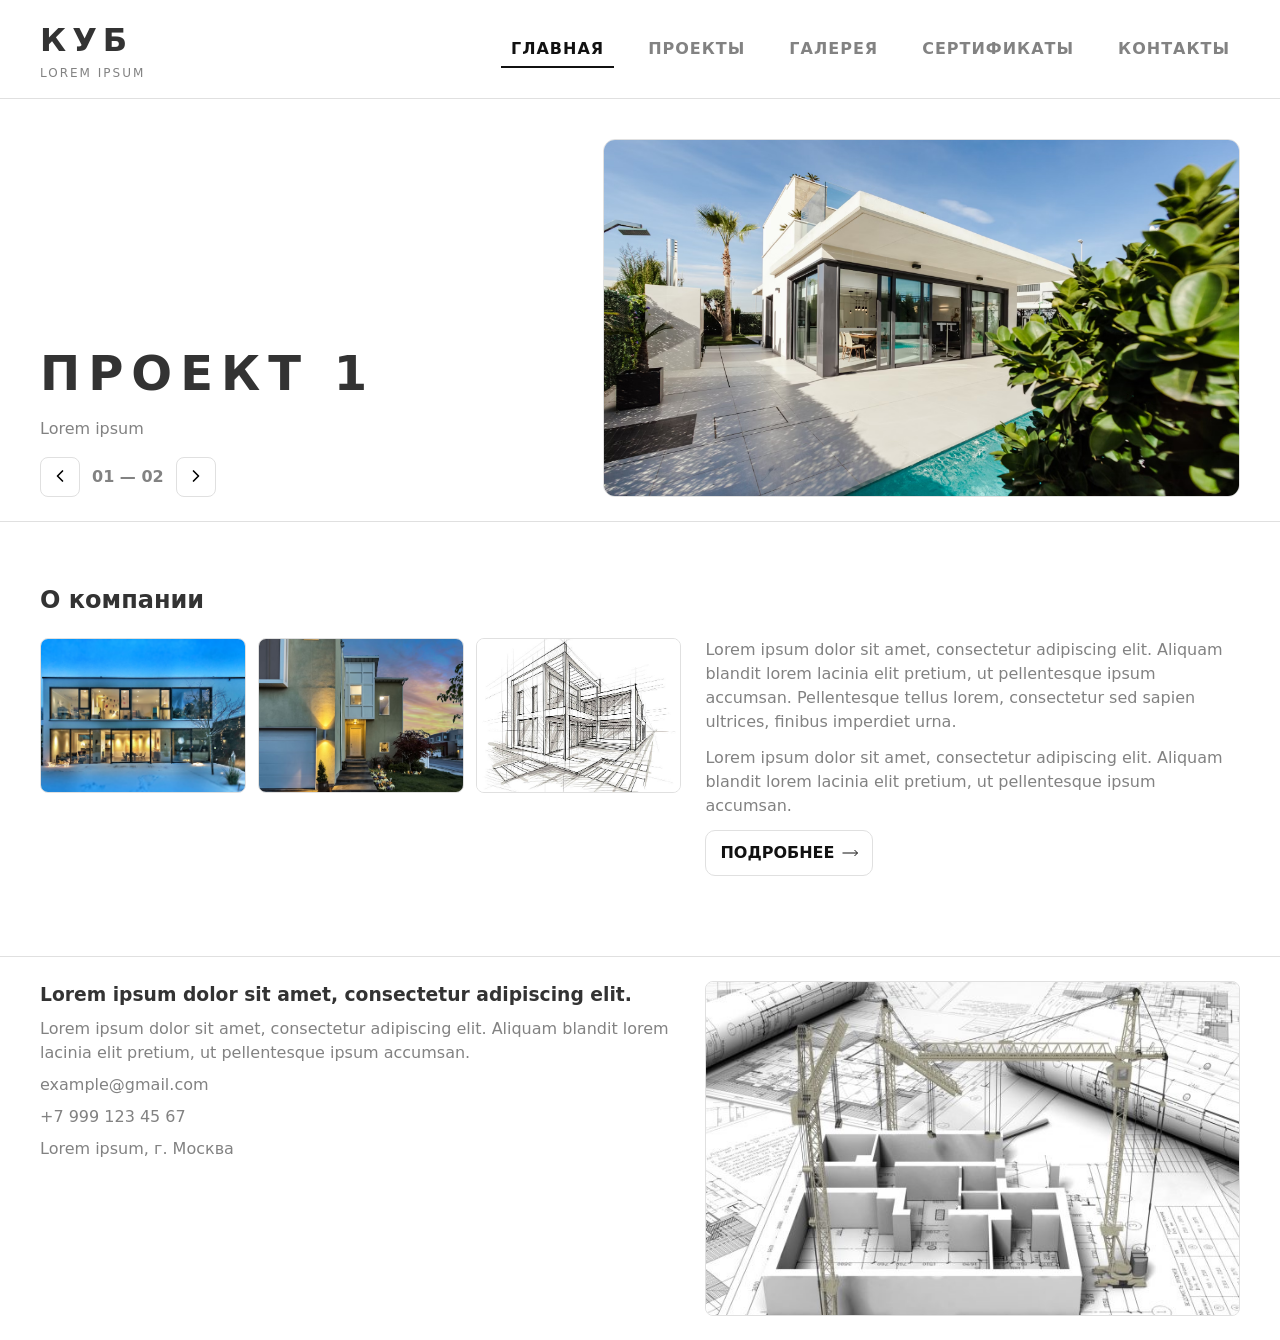
==== index.html @ a2ad378e "Add files via upload" ====
<!DOCTYPE html>
<html lang="ru">
<head>
    <meta charset="UTF-8">
    <meta name="viewport" content="width=device-width, initial-scale=1.0">
    <title>КУБ - Архитектурное агентство</title>
    <link rel="stylesheet" href="styles/main.css">
</head>
<body>
    <header class="header">
        <div class="container">
            <div class="header__content">
                <div class="logo">
                    <h1>КУБ</h1>
                    <p class="logo__subtitle">Lorem ipsum</p>
                </div>
                <nav class="navigation">
                    <ul class="nav-list">
                        <li><a href="index.html" class="nav-link nav-link--active">ГЛАВНАЯ</a></li>
                        <li><a href="projects.html" class="nav-link">ПРОЕКТЫ</a></li>
                        <li><a href="gallery.html" class="nav-link">ГАЛЕРЕЯ</a></li>
                        <li><a href="certificates.html" class="nav-link">СЕРТИФИКАТЫ</a></li>
                        <li><a href="contacts.html" class="nav-link">КОНТАКТЫ</a></li>
                    </ul>
                </nav>
            </div>
        </div>
    </header>

    <main>
        <!-- Главный баннер -->
        <section class="hero">
            <div class="container">
                <div class="hero__content">
                    <div class="hero__text">
                        <h2 class="hero__title" id="heroTitle">ПРОЕКТ</h2>
                        <p class="hero__subtitle">Lorem ipsum</p>
                        <div class="hero__nav">
                            <button id="heroPrev" class="hero__nav-btn hero__nav-btn--prev" aria-label="Предыдущий проект">
                                <svg width="20" height="20" viewBox="0 0 24 24" fill="none" aria-hidden="true"><path d="M15 6l-6 6 6 6" stroke="currentColor" stroke-width="2" stroke-linecap="round" stroke-linejoin="round"/></svg>
                            </button>
                            <div class="hero__counter">
                                <span id="heroCurrent" class="hero__current">01</span>
                                <span class="hero__divider">—</span>
                                <span id="heroTotal" class="hero__total">02</span>
                            </div>
                            <button id="heroNext" class="hero__nav-btn hero__nav-btn--next" aria-label="Следующий проект">
                                <svg width="20" height="20" viewBox="0 0 24 24" fill="none" aria-hidden="true"><path d="M9 18l6-6-6-6" stroke="currentColor" stroke-width="2" stroke-linecap="round" stroke-linejoin="round"/></svg>
                            </button>
                        </div>
                    </div>
                    <div class="hero__image">
                        <img id="heroImage" src="assets/images/hero.jpg" alt="Проект — современная архитектура" />
                    </div>
                </div>
            </div>
        </section>

        <!-- О нас -->
        <section class="about">
            <div class="container">
                <h2 class="about__title">О компании</h2>
                <div class="about__content">
                    <div class="about__images">
<img src="assets/images/about1.jpg" alt="Интерьер — архитектура" />
<img src="assets/images/about2.jpg" alt="Фасад здания" />
<img src="assets/images/about3.jpg" alt="Строительство и дизайн" />
                    </div>
                    <div class="about__text">
                        <p>Lorem ipsum dolor sit amet, consectetur adipiscing elit. Aliquam blandit lorem lacinia elit pretium, ut pellentesque ipsum accumsan. Pellentesque tellus lorem, consectetur sed sapien ultrices, finibus imperdiet urna.</p>
                        <p>Lorem ipsum dolor sit amet, consectetur adipiscing elit. Aliquam blandit lorem lacinia elit pretium, ut pellentesque ipsum accumsan.</p>
                        <a href="projects.html" class="btn btn--outline">
                            <span>ПОДРОБНЕЕ</span>
                            <svg width="16" height="8" viewBox="0 0 16 8" fill="none">
                                <path d="M0.5 4H15.5M15.5 4L12.5 1M15.5 4L12.5 7" stroke="currentColor"/>
                            </svg>
                        </a>
                    </div>
                </div>
            </div>
        </section>
    </main>

    <footer class="footer">
        <div class="container">
            <div class="footer__content">
                <div class="footer__contact">
                    <h3>Lorem ipsum dolor sit amet, consectetur adipiscing elit.</h3>
                    <p>Lorem ipsum dolor sit amet, consectetur adipiscing elit. Aliquam blandit lorem lacinia elit pretium, ut pellentesque ipsum accumsan.</p>
                    <div class="contact-info">
                        <p>example@gmail.com</p>
                        <p>+7 999 123 45 67</p>
                        <p>Lorem ipsum, г. Москва</p>
                    </div>
                </div>
                <div class="footer__images">
<img src="assets/images/footer.jpg" alt="Городская архитектура ночью" />
                </div>
            </div>
        </div>
    </footer>

    <script>
      (function(){
        const slides = [
          { src: 'assets/images/hero.jpg', title: 'ПРОЕКТ 1' },
          { src: 'assets/images/hero1.jpg', title: 'ПРОЕКТ 2' }
        ];
        const img = document.getElementById('heroImage');
        const title = document.getElementById('heroTitle');
        const cur = document.getElementById('heroCurrent');
        const tot = document.getElementById('heroTotal');
        const prev = document.getElementById('heroPrev');
        const next = document.getElementById('heroNext');
        if (!img || !title || !cur || !tot || !prev || !next) return;
        let idx = 0;
        const pad2 = n => String(n).padStart(2,'0');
        tot.textContent = pad2(slides.length); // всего слайдов
        function render(){
          const s = slides[idx];
          img.src = s.src;
          title.textContent = s.title;
          cur.textContent = pad2(idx + 1);
        }
        prev.addEventListener('click', ()=>{ idx = (idx - 1 + slides.length) % slides.length; render(); });
        next.addEventListener('click', ()=>{ idx = (idx + 1) % slides.length; render(); });
        render();
      })();
    </script>
</body>
</html>
---- styles/main.css ----
/* Base */
:root {
  --bg: #ffffff;
  --text: #333333;
  --muted: #828282;
  --border: #e0e0e0;
  --brand: #111111;
  --accent: #333333;
}
* { box-sizing: border-box; }
html, body { margin: 0; padding: 0; background: var(--bg); color: var(--text); font: 16px/1.5 Inter, system-ui, -apple-system, Segoe UI, Roboto, Arial, sans-serif; }
img { max-width: 100%; height: auto; display: block; }
a { color: inherit; text-decoration: none; }
.container { width: min(1200px, 100% - 48px); margin: 0 auto; }

/* Header */
.header { position: sticky; top: 0; z-index: 10; background: rgba(255,255,255,0.9); backdrop-filter: saturate(150%) blur(8px); border-bottom: 1px solid var(--border); }
.header__content { display: flex; align-items: center; justify-content: space-between; padding: 16px 0; gap: 16px; }
.logo h1 { margin: 0; letter-spacing: 6px; font-weight: 700; }
.logo__subtitle { margin: 0; color: var(--muted); font-size: 12px; letter-spacing: 2px; text-transform: uppercase; }
.nav-list { display: flex; gap: 24px; list-style: none; padding: 0; margin: 0; }
.nav-link { padding: 8px 10px; color: var(--muted); font-weight: 600; letter-spacing: 1px; }
.nav-link--active, .nav-link:hover { color: var(--brand); border-bottom: 2px solid var(--brand); }

/* Hero */
.hero { padding: 40px 0 24px; }
.hero__content { display: grid; grid-template-columns: 1fr 1.2fr; gap: 32px; align-items: end; }
.hero__title { font-size: clamp(28px, 5vw, 48px); margin: 0 0 8px; letter-spacing: 8px; }
.hero__subtitle { margin: 0 0 16px; color: var(--muted); }
.hero__image { border: 1px solid var(--border); background: #f5f5f5; aspect-ratio: 16/9; border-radius: 12px; overflow: hidden; }
.hero__image img { width: 100%; height: 100%; object-fit: cover; display: block; }
.hero__cta { display: inline-flex; gap: 10px; align-items: center; margin-top: 16px; padding: 10px 14px; border: 1px solid var(--border); border-radius: 8px; color: var(--accent); }
.hero__cta:hover { background: #fafafa; }
.hero__nav { display: flex; align-items: center; gap: 12px; }
.hero__nav-btn { width: 40px; height: 40px; border-radius: 8px; border: 1px solid var(--border); background: #fff; }
.hero__nav-btn:hover { background: #fafafa; }
.hero__counter { color: var(--muted); font-weight: 600; }

/* Sections */
.page-header { padding: 40px 0 16px; border-bottom: 1px solid var(--border); margin-bottom: 16px; }
.page-title { margin: 0 0 8px; font-size: clamp(22px, 4vw, 36px); letter-spacing: 2px; }
.page-subtitle { margin: 0; color: var(--muted); }

.about { padding: 40px 0; border-top: 1px solid var(--border); }
.about__content { display: grid; grid-template-columns: 1.2fr 1fr; gap: 24px; align-items: start; }
.about__images { display: grid; grid-template-columns: repeat(3, 1fr); gap: 12px; }
.about__images img { width: 100%; aspect-ratio: 4/3; object-fit: cover; border: 1px solid var(--border); border-radius: 8px; }
.about__text p { margin: 0 0 12px; color: var(--muted); }

.grid { padding: 24px 0 40px; }
.cards { display: grid; grid-template-columns: repeat(3, 1fr); gap: 16px; }
.cards--grid-4 { grid-template-columns: repeat(4, 1fr); }
.card { display: flex; flex-direction: column; border: 1px solid var(--border); border-radius: 12px; overflow: hidden; background: #fff; }
.card img { width: 100%; aspect-ratio: 4/3; object-fit: cover; display: block; }
.card__body { padding: 12px 14px; }
.card h3 { margin: 0 0 6px; font-size: 18px; }
.card p { margin: 0; color: var(--muted); font-size: 14px; }
.card--doc img { aspect-ratio: 3/2; object-fit: cover; }

.masonry { columns: 3 280px; column-gap: 16px; }
.masonry img { width: 100%; margin: 0 0 16px; border: 1px solid var(--border); border-radius: 8px; break-inside: avoid; }

/* Project */
.project { padding: 16px 0 24px; }
.project__media { border: 1px solid var(--border); border-radius: 12px; overflow: hidden; }
.project__media img { width: 100%; height: auto; display: block; object-fit: cover; }
.project__details { margin-top: 16px; }
.project__meta { display: grid; grid-template-columns: 1fr 1fr; gap: 8px 16px; padding: 0; list-style: none; }
.project__nav { border-top: 1px solid var(--border); }
.project__nav-inner { display: flex; justify-content: space-between; align-items: center; padding: 16px 0; }

/* Contacts */
.contacts__grid { display: grid; grid-template-columns: 1fr 1fr; gap: 24px; }
.form { display: grid; gap: 12px; }
.form input, .form textarea { width: 100%; padding: 10px 12px; border: 1px solid var(--border); border-radius: 8px; font: inherit; }
.form button { justify-self: start; }

/* Footer */
.footer { border-top: 1px solid var(--border); padding: 24px 0; margin-top: 40px; }
.footer__content { display: grid; grid-template-columns: 1.2fr 1fr; gap: 24px; }
.footer__contact h3 { margin: 0 0 8px; }
.footer__contact p { margin: 0 0 8px; color: var(--muted); }
.footer__images img { width: 100%; border: 1px solid var(--border); border-radius: 8px; object-fit: cover; display: block; }

/* Buttons */
.btn { display: inline-flex; align-items: center; gap: 8px; padding: 10px 14px; border-radius: 10px; border: 1px solid var(--brand); background: var(--brand); color: #fff; font-weight: 600; }
.btn--outline { background: #fff; color: var(--brand); border-color: var(--border); }
.btn--ghost { background: transparent; color: var(--brand); border-color: var(--border); }
.btn:hover { opacity: 0.9; }

/* Responsive */
@media (max-width: 960px) {
  .hero__content { grid-template-columns: 1fr; }
  .about__content { grid-template-columns: 1fr; }
  .cards { grid-template-columns: repeat(2, 1fr); }
  .cards--grid-4 { grid-template-columns: repeat(2, 1fr); }
  .contacts__grid { grid-template-columns: 1fr; }
  .footer__content { grid-template-columns: 1fr; }
}
@media (max-width: 560px) {
  .nav-list { gap: 12px; flex-wrap: wrap; }
  .cards { grid-template-columns: 1fr; }
  .masonry { columns: 1 280px; }
}
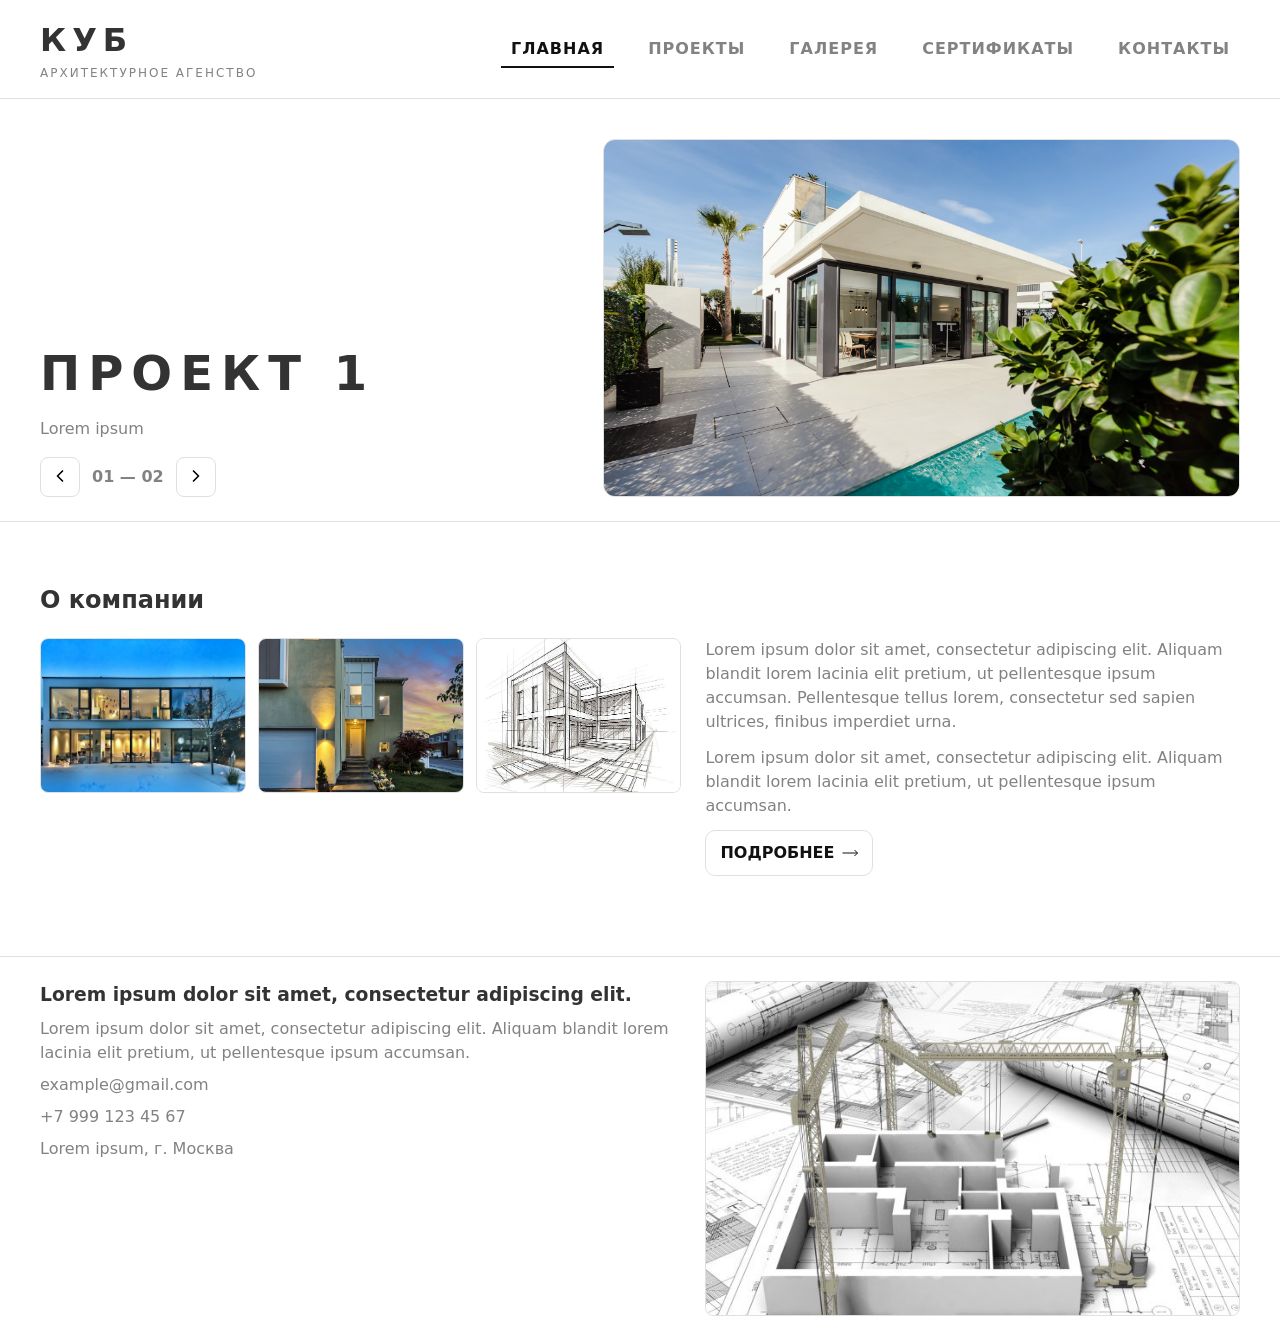
==== commit 9f3dd913: "Update index.html" ====
--- a/index.html
+++ b/index.html
@@ -12,7 +12,7 @@
             <div class="header__content">
                 <div class="logo">
                     <h1>КУБ</h1>
-                    <p class="logo__subtitle">Lorem ipsum</p>
+                    <p class="logo__subtitle">Архитектурное агенство</p>
                 </div>
                 <nav class="navigation">
                     <ul class="nav-list">
@@ -129,3 +129,4 @@
     </script>
 </body>
 </html>
+
--- a/styles/main.css
+++ b/styles/main.css
@@ -62,7 +62,7 @@
 
 /* Project */
 .project { padding: 16px 0 24px; }
-.project__media { border: 1px solid var(--border); border-radius: 12px; overflow: hidden; }
+.project__media { border: 1px solid var(--border); border-radius: 12px; overflow: hidden; max-width: 800px; margin: 0 auto;}
 .project__media img { width: 100%; height: auto; display: block; object-fit: cover; }
 .project__details { margin-top: 16px; }
 .project__meta { display: grid; grid-template-columns: 1fr 1fr; gap: 8px 16px; padding: 0; list-style: none; }
@@ -102,3 +102,4 @@
   .cards { grid-template-columns: 1fr; }
   .masonry { columns: 1 280px; }
 }
+
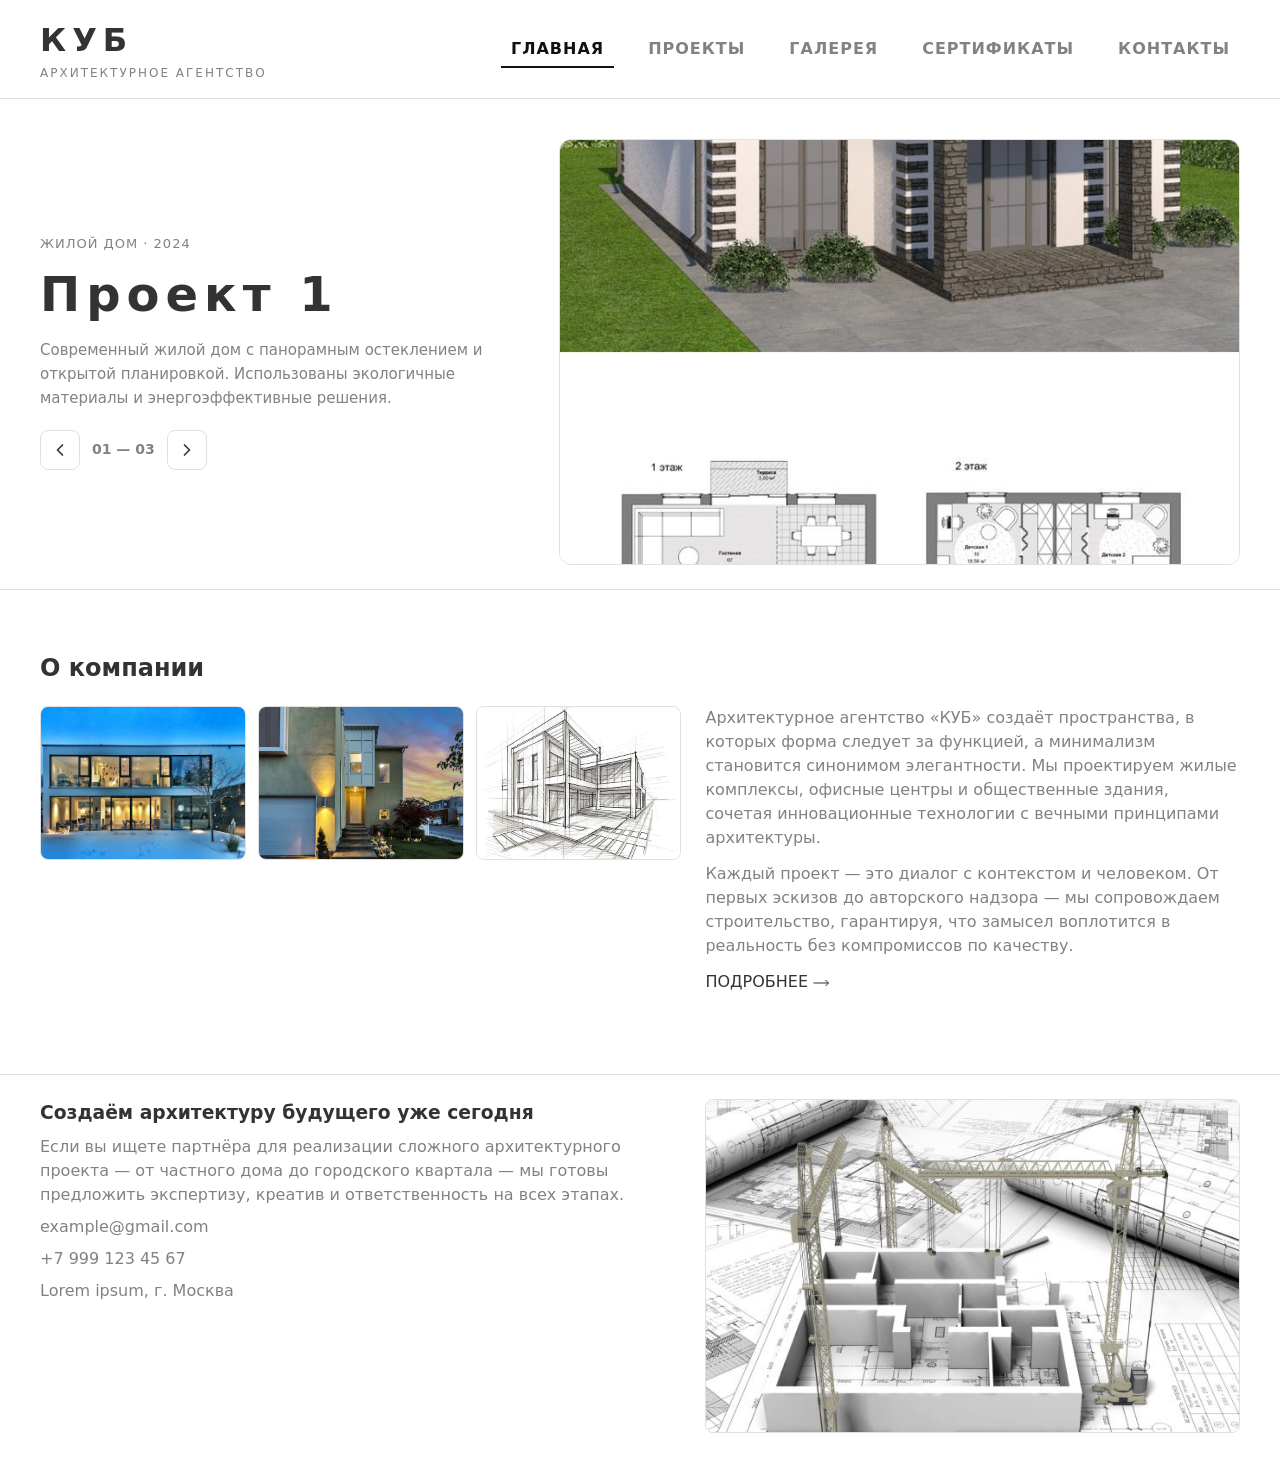
==== commit a80286a1: "Add files via upload" ====
--- a/index.html
+++ b/index.html
@@ -1,132 +1,157 @@
-<!DOCTYPE html>
-<html lang="ru">
-<head>
-    <meta charset="UTF-8">
-    <meta name="viewport" content="width=device-width, initial-scale=1.0">
-    <title>КУБ - Архитектурное агентство</title>
-    <link rel="stylesheet" href="styles/main.css">
-</head>
-<body>
-    <header class="header">
-        <div class="container">
-            <div class="header__content">
-                <div class="logo">
-                    <h1>КУБ</h1>
-                    <p class="logo__subtitle">Архитектурное агенство</p>
-                </div>
-                <nav class="navigation">
-                    <ul class="nav-list">
-                        <li><a href="index.html" class="nav-link nav-link--active">ГЛАВНАЯ</a></li>
-                        <li><a href="projects.html" class="nav-link">ПРОЕКТЫ</a></li>
-                        <li><a href="gallery.html" class="nav-link">ГАЛЕРЕЯ</a></li>
-                        <li><a href="certificates.html" class="nav-link">СЕРТИФИКАТЫ</a></li>
-                        <li><a href="contacts.html" class="nav-link">КОНТАКТЫ</a></li>
-                    </ul>
-                </nav>
-            </div>
-        </div>
-    </header>
-
-    <main>
-        <!-- Главный баннер -->
-        <section class="hero">
-            <div class="container">
-                <div class="hero__content">
-                    <div class="hero__text">
-                        <h2 class="hero__title" id="heroTitle">ПРОЕКТ</h2>
-                        <p class="hero__subtitle">Lorem ipsum</p>
-                        <div class="hero__nav">
-                            <button id="heroPrev" class="hero__nav-btn hero__nav-btn--prev" aria-label="Предыдущий проект">
-                                <svg width="20" height="20" viewBox="0 0 24 24" fill="none" aria-hidden="true"><path d="M15 6l-6 6 6 6" stroke="currentColor" stroke-width="2" stroke-linecap="round" stroke-linejoin="round"/></svg>
-                            </button>
-                            <div class="hero__counter">
-                                <span id="heroCurrent" class="hero__current">01</span>
-                                <span class="hero__divider">—</span>
-                                <span id="heroTotal" class="hero__total">02</span>
-                            </div>
-                            <button id="heroNext" class="hero__nav-btn hero__nav-btn--next" aria-label="Следующий проект">
-                                <svg width="20" height="20" viewBox="0 0 24 24" fill="none" aria-hidden="true"><path d="M9 18l6-6-6-6" stroke="currentColor" stroke-width="2" stroke-linecap="round" stroke-linejoin="round"/></svg>
-                            </button>
-                        </div>
-                    </div>
-                    <div class="hero__image">
-                        <img id="heroImage" src="assets/images/hero.jpg" alt="Проект — современная архитектура" />
-                    </div>
-                </div>
-            </div>
-        </section>
-
-        <!-- О нас -->
-        <section class="about">
-            <div class="container">
-                <h2 class="about__title">О компании</h2>
-                <div class="about__content">
-                    <div class="about__images">
-<img src="assets/images/about1.jpg" alt="Интерьер — архитектура" />
-<img src="assets/images/about2.jpg" alt="Фасад здания" />
-<img src="assets/images/about3.jpg" alt="Строительство и дизайн" />
-                    </div>
-                    <div class="about__text">
-                        <p>Lorem ipsum dolor sit amet, consectetur adipiscing elit. Aliquam blandit lorem lacinia elit pretium, ut pellentesque ipsum accumsan. Pellentesque tellus lorem, consectetur sed sapien ultrices, finibus imperdiet urna.</p>
-                        <p>Lorem ipsum dolor sit amet, consectetur adipiscing elit. Aliquam blandit lorem lacinia elit pretium, ut pellentesque ipsum accumsan.</p>
-                        <a href="projects.html" class="btn btn--outline">
-                            <span>ПОДРОБНЕЕ</span>
-                            <svg width="16" height="8" viewBox="0 0 16 8" fill="none">
-                                <path d="M0.5 4H15.5M15.5 4L12.5 1M15.5 4L12.5 7" stroke="currentColor"/>
-                            </svg>
-                        </a>
-                    </div>
-                </div>
-            </div>
-        </section>
-    </main>
-
-    <footer class="footer">
-        <div class="container">
-            <div class="footer__content">
-                <div class="footer__contact">
-                    <h3>Lorem ipsum dolor sit amet, consectetur adipiscing elit.</h3>
-                    <p>Lorem ipsum dolor sit amet, consectetur adipiscing elit. Aliquam blandit lorem lacinia elit pretium, ut pellentesque ipsum accumsan.</p>
-                    <div class="contact-info">
-                        <p>example@gmail.com</p>
-                        <p>+7 999 123 45 67</p>
-                        <p>Lorem ipsum, г. Москва</p>
-                    </div>
-                </div>
-                <div class="footer__images">
-<img src="assets/images/footer.jpg" alt="Городская архитектура ночью" />
-                </div>
-            </div>
-        </div>
-    </footer>
-
-    <script>
-      (function(){
-        const slides = [
-          { src: 'assets/images/hero.jpg', title: 'ПРОЕКТ 1' },
-          { src: 'assets/images/hero1.jpg', title: 'ПРОЕКТ 2' }
-        ];
-        const img = document.getElementById('heroImage');
-        const title = document.getElementById('heroTitle');
-        const cur = document.getElementById('heroCurrent');
-        const tot = document.getElementById('heroTotal');
-        const prev = document.getElementById('heroPrev');
-        const next = document.getElementById('heroNext');
-        if (!img || !title || !cur || !tot || !prev || !next) return;
-        let idx = 0;
-        const pad2 = n => String(n).padStart(2,'0');
-        tot.textContent = pad2(slides.length); // всего слайдов
-        function render(){
-          const s = slides[idx];
-          img.src = s.src;
-          title.textContent = s.title;
-          cur.textContent = pad2(idx + 1);
-        }
-        prev.addEventListener('click', ()=>{ idx = (idx - 1 + slides.length) % slides.length; render(); });
-        next.addEventListener('click', ()=>{ idx = (idx + 1) % slides.length; render(); });
-        render();
-      })();
-    </script>
-</body>
-</html>
-
+<!DOCTYPE html>
+<html lang="ru">
+<head>
+  <meta charset="UTF-8" />
+  <meta name="viewport" content="width=device-width, initial-scale=1.0" />
+  <title>КУБ - Архитектурное агентство</title>
+  <link rel="stylesheet" href="styles/main.css" />
+</head>
+<body>
+  <header class="header">
+    <div class="container">
+      <div class="header__content">
+        <div class="logo">
+          <h1>КУБ</h1>
+          <p class="logo__subtitle">Архитектурное агентство</p>
+        </div>
+        <nav class="navigation">
+          <ul class="nav-list">
+            <li><a href="index.html" class="nav-link nav-link--active">ГЛАВНАЯ</a></li>
+            <li><a href="projects.html" class="nav-link">ПРОЕКТЫ</a></li>
+            <li><a href="gallery.html" class="nav-link">ГАЛЕРЕЯ</a></li>
+            <li><a href="certificates.html" class="nav-link">СЕРТИФИКАТЫ</a></li>
+            <li><a href="contacts.html" class="nav-link">КОНТАКТЫ</a></li>
+          </ul>
+        </nav>
+      </div>
+    </div>
+  </header>
+
+  <main>
+    <!-- Единый слайдер проектов -->
+    <section class="hero-slider">
+      <div class="container">
+        <div class="hero-slider__content">
+          <div class="hero-slider__text">
+            <p class="hero-slider__label" id="sliderLabel">Жилой дом · 2024</p>
+            <h2 class="hero-slider__title" id="sliderTitle">Проект 1</h2>
+            <p class="hero-slider__desc" id="sliderDesc">Lorem ipsum dolor sit amet, consectetur adipiscing elit. Aliquam blandit lorem lacinia elit pretium.</p>
+            <div class="hero-slider__nav">
+              <button class="hero-slider__btn" id="sliderPrev" aria-label="Предыдущий проект">
+                <svg width="20" height="20" viewBox="0 0 24 24" fill="none"><path d="M15 6l-6 6 6 6" stroke="currentColor" stroke-width="2" stroke-linecap="round" stroke-linejoin="round"/></svg>
+              </button>
+              <span class="hero-slider__counter">
+                <span id="sliderCurrent">01</span> — <span id="sliderTotal">03</span>
+              </span>
+              <button class="hero-slider__btn" id="sliderNext" aria-label="Следующий проект">
+                <svg width="20" height="20" viewBox="0 0 24 24" fill="none"><path d="M9 18l6-6-6-6" stroke="currentColor" stroke-width="2" stroke-linecap="round" stroke-linejoin="round"/></svg>
+              </button>
+            </div>
+          </div>
+          <a class="hero-slider__image" id="sliderLink" href="project-1.html">
+            <img id="sliderImg" src="assets/images/project1.jpg" alt="Проект 1" />
+            <span class="hero-slider__hint">
+              <svg width="20" height="20" viewBox="0 0 24 24" fill="none"><path d="M7 17L17 7M17 7H7M17 7v10" stroke="currentColor" stroke-width="2" stroke-linecap="round" stroke-linejoin="round"/></svg>
+            </span>
+          </a>
+        </div>
+      </div>
+    </section>
+
+    <!-- О нас -->
+    <section class="about">
+      <div class="container">
+        <h2 class="about__title">О компании</h2>
+        <div class="about__content">
+          <div class="about__images">
+            <img src="assets/images/about1.jpg" alt="Интерьер — архитектура" />
+            <img src="assets/images/about2.jpg" alt="Фасад здания" />
+            <img src="assets/images/about3.jpg" alt="Строительство и дизайн" />
+          </div>
+          <div class="about__text">
+              <p>Архитектурное агентство «КУБ» создаёт пространства, в которых форма следует за функцией, а минимализм становится синонимом элегантности. Мы проектируем жилые комплексы, офисные центры и общественные здания, сочетая инновационные технологии с вечными принципами архитектуры.</p>
+              <p>Каждый проект — это диалог с контекстом и человеком. От первых эскизов до авторского надзора — мы сопровождаем строительство, гарантируя, что замысел воплотится в реальность без компромиссов по качеству.</p>
+              <span>ПОДРОБНЕЕ</span>
+              <svg width="16" height="8" viewBox="0 0 16 8" fill="none">
+                <path d="M0.5 4H15.5M15.5 4L12.5 1M15.5 4L12.5 7" stroke="currentColor"/>
+              </svg>
+            </a>
+          </div>
+        </div>
+      </div>
+    </section>
+  </main>
+
+  <footer class="footer">
+    <div class="container">
+      <div class="footer__content">
+        <div class="footer__contact">
+          <h3>Создаём архитектуру будущего уже сегодня</h3>
+          <p>Если вы ищете партнёра для реализации сложного архитектурного проекта — от частного дома до городского квартала — мы готовы предложить экспертизу, креатив и ответственность на всех этапах.</p>
+          <div class="contact-info">
+            <p>example@gmail.com</p>
+            <p>+7 999 123 45 67</p>
+            <p>Lorem ipsum, г. Москва</p>
+          </div>
+        </div>
+        <div class="footer__images">
+          <img src="assets/images/footer.jpg" alt="Городская архитектура ночью" />
+        </div>
+      </div>
+    </div>
+  </footer>
+
+  <script>
+    (function () {
+      var slides = [
+        { src: 'assets/images/project1.jpg', alt: 'Проект 1', label: 'Жилой дом · 2024',    title: 'Проект 1', desc: 'Современный жилой дом с панорамным остеклением и открытой планировкой. Использованы экологичные материалы и энергоэффективные решения.', link: 'project-1.html' },
+        { src: 'assets/images/project2.jpg', alt: 'Проект 2', label: 'Офисное здание · 2023', title: 'Проект 2', desc: 'Энергоэффективное офисное здание с вертикальным озеленением и модульными планировками для гибких команд.', link: 'project-2.html' },
+        { src: 'assets/images/project3.jpg', alt: 'Проект 3', label: 'Дом в разработке · 2022', title: 'Проект 3', desc: 'Индивидуальный жилой дом на стадии строительства. Проект включает энергоэффективную оболочку, удобную планировку и использование натуральных материалов.', link: 'project-3.html' }
+      ];
+
+      var img     = document.getElementById('sliderImg');
+      var link    = document.getElementById('sliderLink');
+      var label   = document.getElementById('sliderLabel');
+      var title   = document.getElementById('sliderTitle');
+      var desc    = document.getElementById('sliderDesc');
+      var cur     = document.getElementById('sliderCurrent');
+      var tot     = document.getElementById('sliderTotal');
+      var prevBtn = document.getElementById('sliderPrev');
+      var nextBtn = document.getElementById('sliderNext');
+
+      if (!img || !link || !label || !title || !desc || !cur || !tot || !prevBtn || !nextBtn) return;
+
+      var pad2 = function (n) { return String(n).padStart(2, '0'); };
+      var idx  = 0;
+      tot.textContent = pad2(slides.length);
+
+      function render() {
+        var s = slides[idx];
+        img.src  = s.src;
+        img.alt  = s.alt;
+        link.href = s.link;
+        label.textContent = s.label;
+        title.textContent = s.title;
+        desc.textContent  = s.desc;
+        cur.textContent   = pad2(idx + 1);
+      }
+
+      prevBtn.addEventListener('click', function (e) {
+        e.preventDefault();
+        e.stopPropagation();
+        idx = (idx - 1 + slides.length) % slides.length;
+        render();
+      });
+
+      nextBtn.addEventListener('click', function (e) {
+        e.preventDefault();
+        e.stopPropagation();
+        idx = (idx + 1) % slides.length;
+        render();
+      });
+
+      render();
+    })();
+  </script>
+</body>
+</html>
--- a/styles/main.css
+++ b/styles/main.css
@@ -1,105 +1,146 @@
-/* Base */
-:root {
-  --bg: #ffffff;
-  --text: #333333;
-  --muted: #828282;
-  --border: #e0e0e0;
-  --brand: #111111;
-  --accent: #333333;
-}
-* { box-sizing: border-box; }
-html, body { margin: 0; padding: 0; background: var(--bg); color: var(--text); font: 16px/1.5 Inter, system-ui, -apple-system, Segoe UI, Roboto, Arial, sans-serif; }
-img { max-width: 100%; height: auto; display: block; }
-a { color: inherit; text-decoration: none; }
-.container { width: min(1200px, 100% - 48px); margin: 0 auto; }
-
-/* Header */
-.header { position: sticky; top: 0; z-index: 10; background: rgba(255,255,255,0.9); backdrop-filter: saturate(150%) blur(8px); border-bottom: 1px solid var(--border); }
-.header__content { display: flex; align-items: center; justify-content: space-between; padding: 16px 0; gap: 16px; }
-.logo h1 { margin: 0; letter-spacing: 6px; font-weight: 700; }
-.logo__subtitle { margin: 0; color: var(--muted); font-size: 12px; letter-spacing: 2px; text-transform: uppercase; }
-.nav-list { display: flex; gap: 24px; list-style: none; padding: 0; margin: 0; }
-.nav-link { padding: 8px 10px; color: var(--muted); font-weight: 600; letter-spacing: 1px; }
-.nav-link--active, .nav-link:hover { color: var(--brand); border-bottom: 2px solid var(--brand); }
-
-/* Hero */
-.hero { padding: 40px 0 24px; }
-.hero__content { display: grid; grid-template-columns: 1fr 1.2fr; gap: 32px; align-items: end; }
-.hero__title { font-size: clamp(28px, 5vw, 48px); margin: 0 0 8px; letter-spacing: 8px; }
-.hero__subtitle { margin: 0 0 16px; color: var(--muted); }
-.hero__image { border: 1px solid var(--border); background: #f5f5f5; aspect-ratio: 16/9; border-radius: 12px; overflow: hidden; }
-.hero__image img { width: 100%; height: 100%; object-fit: cover; display: block; }
-.hero__cta { display: inline-flex; gap: 10px; align-items: center; margin-top: 16px; padding: 10px 14px; border: 1px solid var(--border); border-radius: 8px; color: var(--accent); }
-.hero__cta:hover { background: #fafafa; }
-.hero__nav { display: flex; align-items: center; gap: 12px; }
-.hero__nav-btn { width: 40px; height: 40px; border-radius: 8px; border: 1px solid var(--border); background: #fff; }
-.hero__nav-btn:hover { background: #fafafa; }
-.hero__counter { color: var(--muted); font-weight: 600; }
-
-/* Sections */
-.page-header { padding: 40px 0 16px; border-bottom: 1px solid var(--border); margin-bottom: 16px; }
-.page-title { margin: 0 0 8px; font-size: clamp(22px, 4vw, 36px); letter-spacing: 2px; }
-.page-subtitle { margin: 0; color: var(--muted); }
-
-.about { padding: 40px 0; border-top: 1px solid var(--border); }
-.about__content { display: grid; grid-template-columns: 1.2fr 1fr; gap: 24px; align-items: start; }
-.about__images { display: grid; grid-template-columns: repeat(3, 1fr); gap: 12px; }
-.about__images img { width: 100%; aspect-ratio: 4/3; object-fit: cover; border: 1px solid var(--border); border-radius: 8px; }
-.about__text p { margin: 0 0 12px; color: var(--muted); }
-
-.grid { padding: 24px 0 40px; }
-.cards { display: grid; grid-template-columns: repeat(3, 1fr); gap: 16px; }
-.cards--grid-4 { grid-template-columns: repeat(4, 1fr); }
-.card { display: flex; flex-direction: column; border: 1px solid var(--border); border-radius: 12px; overflow: hidden; background: #fff; }
-.card img { width: 100%; aspect-ratio: 4/3; object-fit: cover; display: block; }
-.card__body { padding: 12px 14px; }
-.card h3 { margin: 0 0 6px; font-size: 18px; }
-.card p { margin: 0; color: var(--muted); font-size: 14px; }
-.card--doc img { aspect-ratio: 3/2; object-fit: cover; }
-
-.masonry { columns: 3 280px; column-gap: 16px; }
-.masonry img { width: 100%; margin: 0 0 16px; border: 1px solid var(--border); border-radius: 8px; break-inside: avoid; }
-
-/* Project */
-.project { padding: 16px 0 24px; }
-.project__media { border: 1px solid var(--border); border-radius: 12px; overflow: hidden; max-width: 800px; margin: 0 auto;}
-.project__media img { width: 100%; height: auto; display: block; object-fit: cover; }
-.project__details { margin-top: 16px; }
-.project__meta { display: grid; grid-template-columns: 1fr 1fr; gap: 8px 16px; padding: 0; list-style: none; }
-.project__nav { border-top: 1px solid var(--border); }
-.project__nav-inner { display: flex; justify-content: space-between; align-items: center; padding: 16px 0; }
-
-/* Contacts */
-.contacts__grid { display: grid; grid-template-columns: 1fr 1fr; gap: 24px; }
-.form { display: grid; gap: 12px; }
-.form input, .form textarea { width: 100%; padding: 10px 12px; border: 1px solid var(--border); border-radius: 8px; font: inherit; }
-.form button { justify-self: start; }
-
-/* Footer */
-.footer { border-top: 1px solid var(--border); padding: 24px 0; margin-top: 40px; }
-.footer__content { display: grid; grid-template-columns: 1.2fr 1fr; gap: 24px; }
-.footer__contact h3 { margin: 0 0 8px; }
-.footer__contact p { margin: 0 0 8px; color: var(--muted); }
-.footer__images img { width: 100%; border: 1px solid var(--border); border-radius: 8px; object-fit: cover; display: block; }
-
-/* Buttons */
-.btn { display: inline-flex; align-items: center; gap: 8px; padding: 10px 14px; border-radius: 10px; border: 1px solid var(--brand); background: var(--brand); color: #fff; font-weight: 600; }
-.btn--outline { background: #fff; color: var(--brand); border-color: var(--border); }
-.btn--ghost { background: transparent; color: var(--brand); border-color: var(--border); }
-.btn:hover { opacity: 0.9; }
-
-/* Responsive */
-@media (max-width: 960px) {
-  .hero__content { grid-template-columns: 1fr; }
-  .about__content { grid-template-columns: 1fr; }
-  .cards { grid-template-columns: repeat(2, 1fr); }
-  .cards--grid-4 { grid-template-columns: repeat(2, 1fr); }
-  .contacts__grid { grid-template-columns: 1fr; }
-  .footer__content { grid-template-columns: 1fr; }
-}
-@media (max-width: 560px) {
-  .nav-list { gap: 12px; flex-wrap: wrap; }
-  .cards { grid-template-columns: 1fr; }
-  .masonry { columns: 1 280px; }
-}
-
+/* Base */
+:root {
+  --bg: #ffffff;
+  --text: #333333;
+  --muted: #828282;
+  --border: #e0e0e0;
+  --brand: #111111;
+  --accent: #333333;
+}
+* { box-sizing: border-box; }
+html, body { margin: 0; padding: 0; background: var(--bg); color: var(--text); font: 16px/1.5 Inter, system-ui, -apple-system, Segoe UI, Roboto, Arial, sans-serif; }
+img { max-width: 100%; height: auto; display: block; object-fit: contain; }
+a { color: inherit; text-decoration: none; }
+.container { width: min(1200px, 100% - 48px); margin: 0 auto; }
+
+/* Header */
+.header { position: sticky; top: 0; z-index: 10; background: rgba(255,255,255,0.9); backdrop-filter: saturate(150%) blur(8px); border-bottom: 1px solid var(--border); }
+.header__content { display: flex; align-items: center; justify-content: space-between; padding: 16px 0; gap: 16px; }
+.logo h1 { margin: 0; letter-spacing: 6px; font-weight: 700; }
+.logo__subtitle { margin: 0; color: var(--muted); font-size: 12px; letter-spacing: 2px; text-transform: uppercase; }
+.nav-list { display: flex; gap: 24px; list-style: none; padding: 0; margin: 0; }
+.nav-link { padding: 8px 10px; color: var(--muted); font-weight: 600; letter-spacing: 1px; }
+.nav-link--active, .nav-link:hover { color: var(--brand); border-bottom: 2px solid var(--brand); }
+
+/* Hero */
+.hero { padding: 40px 0 24px; }
+.hero__content { display: grid; grid-template-columns: 1fr 1.2fr; gap: 32px; align-items: end; }
+.hero__title { font-size: clamp(28px, 5vw, 48px); margin: 0 0 8px; letter-spacing: 8px; }
+.hero__subtitle { margin: 0 0 16px; color: var(--muted); }
+.hero__image { border: 1px solid var(--border); background: #f5f5f5; aspect-ratio: 16/9; border-radius: 12px; overflow: hidden; }
+.hero__image img { width: 100%; height: 100%; object-fit: cover; display: block; }
+.hero__cta { display: inline-flex; gap: 10px; align-items: center; margin-top: 16px; padding: 10px 14px; border: 1px solid var(--border); border-radius: 8px; color: var(--accent); }
+.hero__cta:hover { background: #fafafa; }
+.hero__nav { display: flex; align-items: center; gap: 12px; }
+.hero__nav-btn { width: 40px; height: 40px; border-radius: 8px; border: 1px solid var(--border); background: #fff; }
+.hero__nav-btn:hover { background: #fafafa; }
+.hero__counter { color: var(--muted); font-weight: 600; }
+
+/* Hero Slider */
+.hero-slider { padding: 40px 0 24px; }
+.hero-slider__content { display: grid; grid-template-columns: 1fr 1.4fr; gap: 32px; align-items: center; }
+.hero-slider__label { margin: 0 0 4px; color: var(--muted); font-size: 13px; letter-spacing: 1px; text-transform: uppercase; }
+.hero-slider__title { margin: 0 0 8px; font-size: clamp(28px, 5vw, 48px); letter-spacing: 6px; }
+.hero-slider__desc { margin: 0 0 20px; color: var(--muted); font-size: 15px; line-height: 1.6; }
+.hero-slider__nav { display: flex; align-items: center; gap: 12px; }
+.hero-slider__btn { width: 40px; height: 40px; border-radius: 8px; border: 1px solid var(--border); background: #fff; cursor: pointer; display: flex; align-items: center; justify-content: center; color: var(--text); transition: background 0.2s; }
+.hero-slider__btn:hover { background: #fafafa; }
+.hero-slider__counter { color: var(--muted); font-weight: 600; font-size: 14px; }
+.hero-slider__image { position: relative; display: block; border: 1px solid var(--border); border-radius: 12px; overflow: hidden; aspect-ratio: 16/10; background: #f5f5f5; cursor: pointer; text-decoration: none; transition: box-shadow 0.25s ease; }
+.hero-slider__image:hover { box-shadow: 0 8px 30px rgba(0,0,0,0.08); }
+.hero-slider__image img { width: 100%; height: 100%; object-fit: cover; display: block; transition: transform 0.4s ease; }
+.hero-slider__image:hover img { transform: scale(1.02); }
+.hero-slider__hint { position: absolute; bottom: 12px; right: 12px; width: 40px; height: 40px; border-radius: 50%; background: var(--brand); color: #fff; display: flex; align-items: center; justify-content: center; opacity: 0; transform: translateY(6px); transition: opacity 0.25s ease, transform 0.25s ease; pointer-events: none; }
+.hero-slider__image:hover .hero-slider__hint { opacity: 1; transform: translateY(0); }
+
+/* Sections */
+.page-header { padding: 40px 0 16px; border-bottom: 1px solid var(--border); margin-bottom: 16px; }
+.page-title { margin: 0 0 8px; font-size: clamp(22px, 4vw, 36px); letter-spacing: 2px; }
+.page-subtitle { margin: 0; color: var(--muted); }
+
+.about { padding: 40px 0; border-top: 1px solid var(--border); }
+.about__content { display: grid; grid-template-columns: 1.2fr 1fr; gap: 24px; align-items: start; }
+.about__images { display: grid; grid-template-columns: repeat(3, 1fr); gap: 12px; }
+.about__images img { width: 100%; aspect-ratio: 4/3; object-fit: cover; border: 1px solid var(--border); border-radius: 8px; }
+.about__text p { margin: 0 0 12px; color: var(--muted); }
+
+.grid { padding: 24px 0 40px; }
+.cards { display: grid; grid-template-columns: repeat(3, 1fr); gap: 16px; }
+.cards--grid-4 { grid-template-columns: repeat(4, 1fr); }
+.card { display: flex; flex-direction: column; border: 1px solid var(--border); border-radius: 12px; overflow: hidden; background: #fff; min-width: 0; }
+.card img { width: 100%; aspect-ratio: 4/3; object-fit: cover; display: block; }
+.card__body { padding: 12px 14px; }
+.card h3 { margin: 0 0 6px; font-size: 18px; }
+.card p { margin: 0; color: var(--muted); font-size: 14px; }
+.card--doc img { aspect-ratio: 3/2; object-fit: cover; }
+
+.masonry { columns: 3 280px; column-gap: 16px; }
+.masonry img { width: 100%; margin: 0 0 16px; border: 1px solid var(--border); border-radius: 8px; break-inside: avoid; }
+
+/* Project */
+.project { padding: 16px 0 24px; }
+.project__media { border: 1px solid var(--border); border-radius: 12px; overflow: hidden; max-width: min(800px, 100%); margin: 0 auto; }
+.project__media img { width: 100%; height: auto; display: block; object-fit: contain; max-height: 70vh; }
+.project__details { margin-top: 16px; }
+.project__meta { display: grid; grid-template-columns: 1fr 1fr; gap: 8px 16px; padding: 0; list-style: none; }
+.project__nav { border-top: 1px solid var(--border); }
+.project__nav-inner { display: flex; justify-content: space-between; align-items: center; padding: 16px 0; }
+
+/* Contacts */
+.contacts__grid { display: grid; grid-template-columns: 1fr 1fr; gap: 24px; }
+.form { display: grid; gap: 12px; }
+.form input, .form textarea { width: 100%; padding: 10px 12px; border: 1px solid var(--border); border-radius: 8px; font: inherit; }
+.form button { justify-self: start; }
+
+/* Footer */
+.footer { border-top: 1px solid var(--border); padding: 24px 0; margin-top: 40px; }
+.footer__content { display: grid; grid-template-columns: 1.2fr 1fr; gap: 24px; }
+.footer__contact h3 { margin: 0 0 8px; }
+.footer__contact p { margin: 0 0 8px; color: var(--muted); }
+.footer__images img { width: 100%; border: 1px solid var(--border); border-radius: 8px; object-fit: cover; display: block; }
+
+/* Buttons */
+.btn { display: inline-flex; align-items: center; gap: 8px; padding: 10px 14px; border-radius: 10px; border: 1px solid var(--brand); background: var(--brand); color: #fff; font-weight: 600; }
+.btn--outline { background: #fff; color: var(--brand); border-color: var(--border); }
+.btn--ghost { background: transparent; color: var(--brand); border-color: var(--border); }
+.btn:hover { opacity: 0.9; }
+
+/* CTA Section */
+.cta-section { padding: 40px 0 48px; }
+.cta-section__inner { display: flex; align-items: center; justify-content: space-between; gap: 24px; padding: 32px 40px; border: 1px solid var(--border); border-radius: 16px; background: #fafafa; }
+.cta-section__text h2 { margin: 0 0 6px; font-size: clamp(20px, 3vw, 28px); letter-spacing: 2px; }
+.cta-section__text p { margin: 0; color: var(--muted); }
+.btn--cta { padding: 14px 28px; font-size: 16px; border-radius: 12px; white-space: nowrap; }
+
+/* Modal */
+.modal-overlay { position: fixed; inset: 0; z-index: 100; display: flex; align-items: center; justify-content: center; background: rgba(0,0,0,0.45); opacity: 0; visibility: hidden; transition: opacity 0.3s ease, visibility 0.3s ease; }
+.modal-overlay--active { opacity: 1; visibility: visible; }
+.modal { position: relative; width: min(720px, 100% - 32px); max-height: 90vh; overflow-y: auto; background: var(--bg); border-radius: 16px; padding: 32px; box-shadow: 0 20px 60px rgba(0,0,0,0.15); transform: translateY(20px); transition: transform 0.3s ease; }
+.modal-overlay--active .modal { transform: translateY(0); }
+.modal__close { position: absolute; top: 16px; right: 16px; display: flex; align-items: center; justify-content: center; width: 36px; height: 36px; border: none; border-radius: 8px; background: transparent; color: var(--muted); cursor: pointer; transition: background 0.2s, color 0.2s; }
+.modal__close:hover { background: #f0f0f0; color: var(--brand); }
+.modal__grid { display: grid; grid-template-columns: 1fr 1fr; gap: 24px; }
+.modal__info h3 { margin: 0 0 4px; font-size: 14px; text-transform: uppercase; letter-spacing: 1px; color: var(--brand); }
+.modal__info p { margin: 0 0 16px; color: var(--muted); font-size: 15px; }
+.modal__info a { color: var(--muted); transition: color 0.2s; }
+.modal__info a:hover { color: var(--brand); }
+
+/* Responsive */
+@media (max-width: 960px) {
+  .hero__content { grid-template-columns: 1fr; }
+  .about__content { grid-template-columns: 1fr; }
+  .cards { grid-template-columns: repeat(2, 1fr); }
+  .cards--grid-4 { grid-template-columns: repeat(2, 1fr); }
+  .contacts__grid { grid-template-columns: 1fr; }
+  .footer__content { grid-template-columns: 1fr; }
+  .cta-section__inner { flex-direction: column; text-align: center; padding: 24px; }
+  .modal__grid { grid-template-columns: 1fr; }
+  .hero-slider__content { grid-template-columns: 1fr; gap: 16px; }
+  .hero-slider__image { aspect-ratio: 16/9; }
+}
+@media (max-width: 560px) {
+  .nav-list { gap: 12px; flex-wrap: wrap; }
+  .hero-slider__title { font-size: 22px; letter-spacing: 2px; }
+  .cards { grid-template-columns: 1fr; }
+  .masonry { columns: 1 280px; }
+}
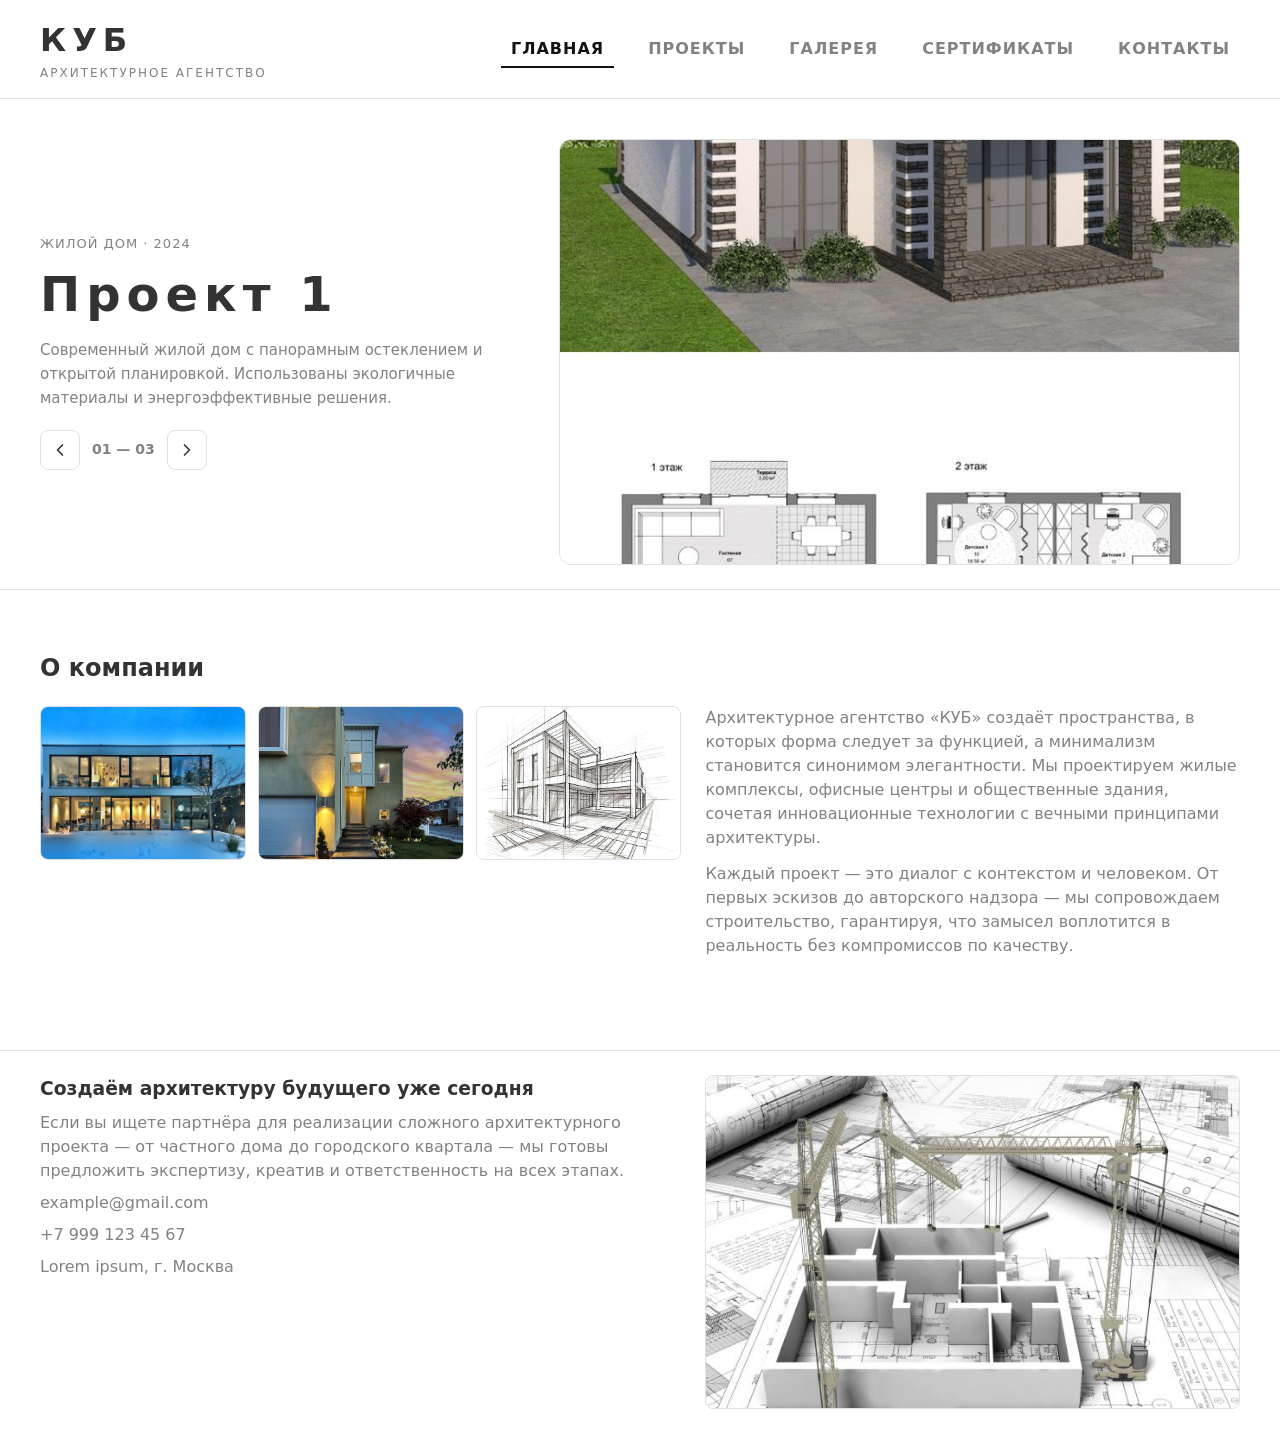
==== commit 27781d8c: "Add files via upload" ====
--- a/index.html
+++ b/index.html
@@ -71,10 +71,6 @@
           <div class="about__text">
               <p>Архитектурное агентство «КУБ» создаёт пространства, в которых форма следует за функцией, а минимализм становится синонимом элегантности. Мы проектируем жилые комплексы, офисные центры и общественные здания, сочетая инновационные технологии с вечными принципами архитектуры.</p>
               <p>Каждый проект — это диалог с контекстом и человеком. От первых эскизов до авторского надзора — мы сопровождаем строительство, гарантируя, что замысел воплотится в реальность без компромиссов по качеству.</p>
-              <span>ПОДРОБНЕЕ</span>
-              <svg width="16" height="8" viewBox="0 0 16 8" fill="none">
-                <path d="M0.5 4H15.5M15.5 4L12.5 1M15.5 4L12.5 7" stroke="currentColor"/>
-              </svg>
             </a>
           </div>
         </div>
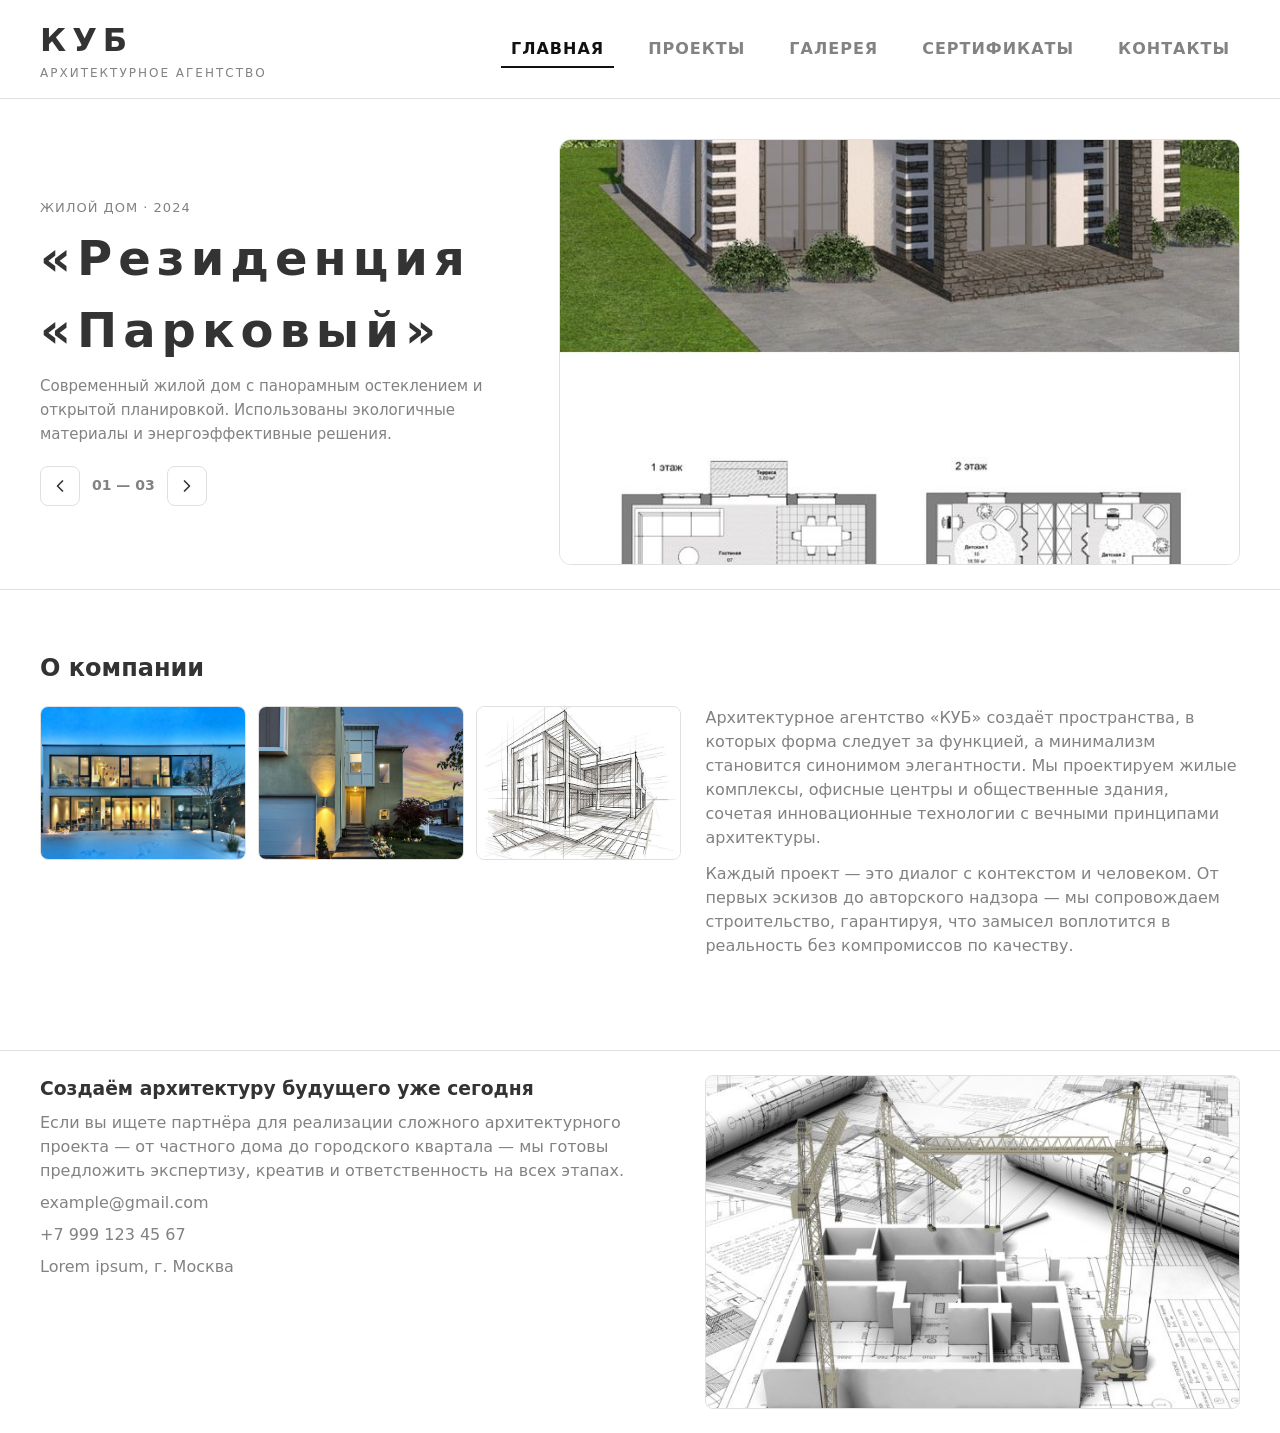
==== commit 06d69805: "Update index.html" ====
--- a/index.html
+++ b/index.html
@@ -100,9 +100,9 @@
   <script>
     (function () {
       var slides = [
-        { src: 'assets/images/project1.jpg', alt: 'Проект 1', label: 'Жилой дом · 2024',    title: 'Проект 1', desc: 'Современный жилой дом с панорамным остеклением и открытой планировкой. Использованы экологичные материалы и энергоэффективные решения.', link: 'project-1.html' },
-        { src: 'assets/images/project2.jpg', alt: 'Проект 2', label: 'Офисное здание · 2023', title: 'Проект 2', desc: 'Энергоэффективное офисное здание с вертикальным озеленением и модульными планировками для гибких команд.', link: 'project-2.html' },
-        { src: 'assets/images/project3.jpg', alt: 'Проект 3', label: 'Дом в разработке · 2022', title: 'Проект 3', desc: 'Индивидуальный жилой дом на стадии строительства. Проект включает энергоэффективную оболочку, удобную планировку и использование натуральных материалов.', link: 'project-3.html' }
+        { src: 'assets/images/project1.jpg', alt: 'Проект 1', label: 'Жилой дом · 2024',    title: '«Резиденция «Парковый»', desc: 'Современный жилой дом с панорамным остеклением и открытой планировкой. Использованы экологичные материалы и энергоэффективные решения.', link: 'project-1.html' },
+        { src: 'assets/images/project2.jpg', alt: 'Проект 2', label: 'Офисное здание · 2023', title: '«Бизнес-центр «Вертикаль»', desc: 'Энергоэффективное офисное здание с вертикальным озеленением и модульными планировками для гибких команд.', link: 'project-2.html' },
+        { src: 'assets/images/project3.jpg', alt: 'Проект 3', label: 'Дом в разработке · 2022', title: '«Дом «Лесной квартал»', desc: 'Индивидуальный жилой дом на стадии строительства. Проект включает энергоэффективную оболочку, удобную планировку и использование натуральных материалов.', link: 'project-3.html' }
       ];
 
       var img     = document.getElementById('sliderImg');
--- a/styles/main.css
+++ b/styles/main.css
@@ -57,13 +57,11 @@
 .page-header { padding: 40px 0 16px; border-bottom: 1px solid var(--border); margin-bottom: 16px; }
 .page-title { margin: 0 0 8px; font-size: clamp(22px, 4vw, 36px); letter-spacing: 2px; }
 .page-subtitle { margin: 0; color: var(--muted); }
-
 .about { padding: 40px 0; border-top: 1px solid var(--border); }
 .about__content { display: grid; grid-template-columns: 1.2fr 1fr; gap: 24px; align-items: start; }
 .about__images { display: grid; grid-template-columns: repeat(3, 1fr); gap: 12px; }
 .about__images img { width: 100%; aspect-ratio: 4/3; object-fit: cover; border: 1px solid var(--border); border-radius: 8px; }
 .about__text p { margin: 0 0 12px; color: var(--muted); }
-
 .grid { padding: 24px 0 40px; }
 .cards { display: grid; grid-template-columns: repeat(3, 1fr); gap: 16px; }
 .cards--grid-4 { grid-template-columns: repeat(4, 1fr); }
@@ -73,7 +71,6 @@
 .card h3 { margin: 0 0 6px; font-size: 18px; }
 .card p { margin: 0; color: var(--muted); font-size: 14px; }
 .card--doc img { aspect-ratio: 3/2; object-fit: cover; }
-
 .masonry { columns: 3 280px; column-gap: 16px; }
 .masonry img { width: 100%; margin: 0 0 16px; border: 1px solid var(--border); border-radius: 8px; break-inside: avoid; }
 
@@ -91,6 +88,7 @@
 .form { display: grid; gap: 12px; }
 .form input, .form textarea { width: 100%; padding: 10px 12px; border: 1px solid var(--border); border-radius: 8px; font: inherit; }
 .form button { justify-self: start; }
+.form .row { display: grid; grid-template: 'My area...'; justify-content: start; gap: 20px; }
 
 /* Footer */
 .footer { border-top: 1px solid var(--border); padding: 24px 0; margin-top: 40px; }
@@ -125,6 +123,33 @@
 .modal__info a { color: var(--muted); transition: color 0.2s; }
 .modal__info a:hover { color: var(--brand); }
 
+/* Gallery (Новые стили) */
+.gallery { padding: 24px 0 48px; }
+.gallery-grid {
+  display: grid;
+  grid-template-columns: repeat(auto-fill, minmax(280px, 1fr));
+  gap: 16px;
+}
+.gallery-item {
+  position: relative;
+  border: 1px solid var(--border);
+  border-radius: 12px;
+  overflow: hidden;
+  background: #f5f5f5;
+  transition: transform 0.2s ease, box-shadow 0.2s ease;
+}
+.gallery-item:hover {
+  transform: translateY(-4px);
+  box-shadow: 0 8px 24px rgba(0,0,0,0.08);
+}
+.gallery-item img {
+  width: 100%;
+  height: 100%;
+  object-fit: cover;
+  display: block;
+  aspect-ratio: 4/3; /* Фиксирует пропорции для ровной сетки */
+}
+
 /* Responsive */
 @media (max-width: 960px) {
   .hero__content { grid-template-columns: 1fr; }
@@ -143,4 +168,5 @@
   .hero-slider__title { font-size: 22px; letter-spacing: 2px; }
   .cards { grid-template-columns: 1fr; }
   .masonry { columns: 1 280px; }
-}
+  .gallery-grid { grid-template-columns: 1fr; } /* На мобильных в одну колонку */
+}
